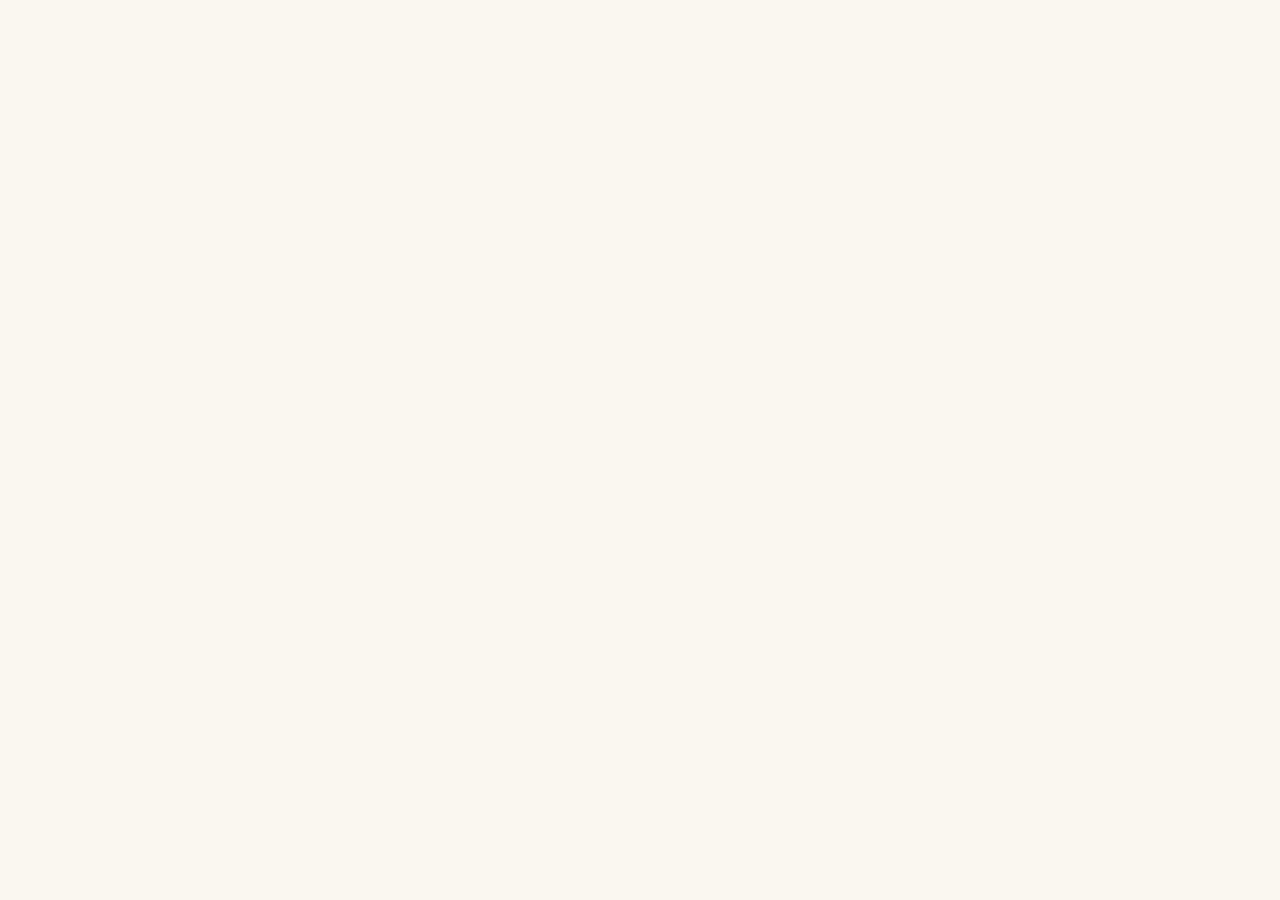
==== index.html @ d59b0d8c "Add files via upload" ====
<!doctype html>
<html lang="en">
<head>
  <meta charset="utf-8">
  <meta name="viewport" content="width=device-width, initial-scale=1, viewport-fit=cover">
  <meta name="theme-color" content="#f9f6f0">
  <meta name="description" content="RECLAIM — gentle routines, meaningful family connection, and personal growth for mothers.">
  <meta name="apple-mobile-web-app-capable" content="yes">
  <meta name="apple-mobile-web-app-status-bar-style" content="default">
  <title>RECLAIM — Motherhood, wellness & purpose</title>
  <link rel="manifest" href="./manifest.webmanifest">
  <link rel="icon" type="image/png" href="./icons/icon-192.png">
  <link rel="apple-touch-icon" href="./icons/icon-192.png">
  <link rel="stylesheet" href="./styles.css">
  <script src="./app.js" defer></script>
</head>
<body>
  <div id="app"></div>
  <div id="modal-root"></div>
  <div id="toast-root" role="status" aria-live="polite"></div>
  <input type="file" id="import-file" accept="application/json,.json" hidden>
</body>
</html>
---- styles.css ----
:root{
 --paper:#f9f6f0;--milk:#fffcf8;--ink:#273a31;--muted:#77847b;--forest:#365b49;--forest-dark:#244733;--sage:#e6ebe0;--sage-2:#f0f2e9;--stroke:#e8e6dc;--clay:#bd8068;--clay-soft:#f4e6dc;--cream:#f9eeda;--lav:#efebf4;--shadow:0 13px 36px rgba(36,60,44,.065);--radius:22px;
}
*{box-sizing:border-box}html{background:var(--paper);scroll-behavior:smooth}body{margin:0;color:var(--ink);font-family:Inter,-apple-system,BlinkMacSystemFont,"Segoe UI",Arial,sans-serif;font-size:15px;line-height:1.48;-webkit-font-smoothing:antialiased}button,input,textarea,select{font:inherit}button{cursor:pointer}button:disabled{opacity:.45;cursor:default}button:focus-visible,input:focus-visible,textarea:focus-visible{outline:3px solid #83aa8b;outline-offset:3px}svg{display:block;flex-shrink:0}a{color:var(--forest);text-decoration:underline;text-underline-offset:3px}button{touch-action:manipulation}
.shell{max-width:480px;min-height:100dvh;margin:0 auto;background:var(--paper);position:relative;box-shadow:0 2px 60px rgba(0,0,0,.035)}.screen{padding:22px 22px 132px;animation:in .24s ease}.screen.onboarding{min-height:100dvh;padding:27px 25px 42px;display:flex;flex-direction:column}.top-row{display:flex;align-items:center;justify-content:space-between;gap:12px;margin-bottom:23px}.brand-mini{display:flex;align-items:center;gap:9px;font-size:11px;font-weight:800;letter-spacing:3px;color:var(--forest)}.brand-sign{width:34px;height:34px;background:#e2e9de;border-radius:13px;display:grid;place-items:center;color:var(--forest)}.date-pill{color:var(--muted);border:1px solid var(--stroke);background:var(--milk);padding:7px 12px;border-radius:50px;font-size:11px;font-weight:700;white-space:nowrap}.eyebrow{font-size:10px;letter-spacing:2.3px;font-weight:800;color:#859387;text-transform:uppercase}.h1,.h2,.h3{font-family:Georgia,'Times New Roman',serif;font-weight:500;letter-spacing:-.8px;line-height:1.12}.h1{font-size:39px;margin:10px 0 10px}.h2{font-size:31px;margin:9px 0 10px}.h3{font-size:24px;margin:0 0 7px}.lede{color:#6d7970;font-size:14px;line-height:1.66}.section-head{display:flex;justify-content:space-between;align-items:baseline;gap:10px;margin:24px 0 13px}.section-head h2{font-family:Georgia,serif;font-weight:500;font-size:24px;letter-spacing:-.5px;margin:0}.subtle{color:var(--muted)}.tiny{font-size:11px}.small{font-size:13px}.strong{font-weight:700}.mb0{margin-bottom:0}.muted-link{border:0;background:none;color:var(--forest);text-decoration:underline;font-weight:700;font-size:12px;padding:6px 2px}.hr{height:1px;background:var(--stroke);margin:19px 0}.row{display:flex;align-items:center;gap:11px}.between{justify-content:space-between}.wrap{flex-wrap:wrap}.stack{display:flex;flex-direction:column;gap:12px}.card{background:var(--milk);border:1px solid #eae8de;border-radius:var(--radius);padding:18px;box-shadow:var(--shadow)}.soft-card{background:var(--sage-2);border:1px solid #e4e9dd;border-radius:var(--radius);padding:18px}.pill{display:inline-flex;align-items:center;gap:6px;padding:6px 10px;font-size:10px;font-weight:800;letter-spacing:.3px;border-radius:100px;color:var(--forest-dark);background:var(--sage)}.pill.clay{color:#915c45;background:var(--clay-soft)}.pill.lav{background:var(--lav);color:#756684}.icon-circle{border-radius:13px;display:grid;place-items:center;flex-shrink:0;width:43px;height:43px;background:var(--sage);color:var(--forest)}.icon-circle.clay{background:var(--clay-soft);color:#a86c52}.icon-circle.lav{background:var(--lav);color:#7b6c8b}.icon-circle.cream{background:var(--cream);color:#988052}
.btn{border:0;border-radius:16px;min-height:49px;display:inline-flex;align-items:center;justify-content:center;gap:9px;padding:12px 17px;font-weight:750;font-size:13px;transition:transform .15s,background .15s}.btn:active{transform:scale(.985)}.btn.primary{background:var(--forest);color:white}.btn.primary:hover{background:var(--forest-dark)}.btn.secondary{background:var(--sage);color:var(--forest)}.btn.ghost{background:transparent;color:var(--forest);border:1px solid #d8e0d5}.btn.light{background:white;color:var(--forest)}.btn.full{width:100%}.btn.small-btn{min-height:36px;border-radius:12px;padding:8px 12px;font-size:12px}.icon-btn{border:1px solid var(--stroke);background:var(--milk);border-radius:13px;min-width:38px;min-height:38px;display:grid;place-items:center;color:var(--forest)}.link-btn{border:0;padding:7px 0;background:none;color:var(--forest);font-weight:750;font-size:12px;display:inline-flex;align-items:center;gap:5px}.option-buttons{display:grid;grid-template-columns:repeat(3,minmax(0,1fr));gap:8px}.option{background:var(--milk);border:1.5px solid var(--stroke);border-radius:15px;padding:12px 5px;display:flex;flex-direction:column;align-items:center;justify-content:center;gap:6px;min-height:90px;color:#68796b;text-align:center;line-height:1.25;font-size:11px;font-weight:750}.option svg{width:21px;height:21px}.option.active{border-color:var(--forest);background:#eaf0e8;color:var(--forest-dark);box-shadow:inset 0 0 0 .5px var(--forest)}.strip{background:var(--cream);border:1px solid #ecdfc2;padding:13px 15px;border-radius:15px;color:#766448;font-size:12px;line-height:1.5}
.hero{position:relative;overflow:hidden;background:#e9eee5;border-radius:25px;padding:22px 20px 105px;margin:22px 0 20px;min-height:210px}.hero:before{content:"";position:absolute;inset:auto -36px -55px 35%;height:155px;border-radius:60% 40% 0 0;background:#cbd9c6;transform:rotate(-12deg)}.hero:after{content:"";position:absolute;inset:auto -32px -90px -12%;height:160px;border-radius:55% 45% 0 0;background:#dbe5d5;transform:rotate(5deg)}.hero .h3{max-width:250px;position:relative;z-index:2}.hero p{max-width:240px;color:#607568;font-size:12px;position:relative;z-index:2}.hero-ill{position:absolute;right:15px;bottom:18px;z-index:3;opacity:.9}.hero-chip{position:relative;z-index:3;font-size:10px;font-weight:800;text-transform:uppercase;letter-spacing:1.7px;color:#708c78;margin-bottom:10px}
.daily-progress{display:flex;align-items:center;justify-content:space-between}.progress-track{height:7px;background:#ebede7;border-radius:99px;overflow:hidden}.progress-fill{height:100%;background:#7d9c85;border-radius:99px;transition:width .2s}.task{display:flex;align-items:flex-start;gap:12px;padding:16px 15px;background:var(--milk);border:1px solid var(--stroke);border-radius:18px;transition:border-color .2s}.task.done{background:#f0f4ed;border-color:#cddccb}.task-check{border:1.5px solid #bdcbbd;color:transparent;background:white;width:25px;height:25px;border-radius:9px;display:grid;place-items:center;flex-shrink:0;margin-top:2px;padding:0}.task.done .task-check{background:var(--forest);border-color:var(--forest);color:white}.task-content{flex:1;min-width:0}.task-title{font-size:14px;font-weight:750;line-height:1.37;margin:3px 0 5px}.task.done .task-title{text-decoration:line-through;text-decoration-color:#9daf9f;color:#6d8977}.task-desc{font-size:12px;color:#7d887d;line-height:1.48}.task-top{display:flex;align-items:center;justify-content:space-between;gap:10px;font-size:9px;font-weight:800;letter-spacing:1px;text-transform:uppercase;color:#ac836f}.task-footer{display:flex;justify-content:space-between;align-items:center;gap:10px;margin-top:9px}.task-mini{font-size:10px;color:#90a093}.task-swap{background:none;border:0;color:var(--forest);font-size:11px;font-weight:750;padding:3px 0;display:flex;align-items:center;gap:4px}
.bottomnav{position:fixed;bottom:0;left:50%;transform:translateX(-50%);width:min(100%,480px);height:calc(72px + env(safe-area-inset-bottom,0px));padding:9px 10px calc(9px + env(safe-area-inset-bottom,0px));display:grid;grid-template-columns:repeat(5,1fr);background:rgba(255,252,248,.97);border-top:1px solid #e9e6df;backdrop-filter:blur(15px);z-index:20;box-shadow:0 -5px 26px rgba(46,65,47,.035)}.navbutton{background:none;border:0;border-radius:12px;color:#9aa49a;display:flex;flex-direction:column;align-items:center;gap:4px;justify-content:center;font-weight:700;font-size:10px;padding:4px 0}.navbutton.active{color:var(--forest);background:#edf2e9}.navbutton svg{width:22px;height:22px}
.phase-card{border:1.5px solid var(--stroke);border-radius:18px;padding:17px;background:var(--milk);text-align:left;width:100%;display:flex;gap:13px;color:var(--ink);align-items:flex-start}.phase-card.selected{border-color:#8fae94;background:#eef3eb}.phase-card .phase-number{font-size:10px;letter-spacing:2px;color:#a4aca2;font-weight:800}.phase-card h3{font-family:Georgia,serif;font-size:21px;font-weight:500;margin:4px 0}.phase-card p{font-size:12px;color:#708076;margin:0;line-height:1.55}.tags{display:flex;flex-wrap:wrap;gap:7px;margin-top:12px}.tag{border:1px solid var(--stroke);border-radius:99px;padding:6px 10px;background:white;color:#6d786f;font-size:10px;font-weight:700}.tag.selected{background:var(--forest);color:white;border-color:var(--forest)}
.family-card{border:1px solid var(--stroke);background:var(--milk);border-radius:19px;padding:16px;display:flex;gap:13px;align-items:flex-start}.family-emoji{width:46px;height:46px;border-radius:15px;background:var(--cream);display:grid;place-items:center;font-size:22px;flex-shrink:0}.family-emoji.alt{background:var(--sage)}.family-info{flex:1;min-width:0}.family-title{font-size:14px;font-weight:750;margin:4px 0}.family-desc{font-size:12px;color:var(--muted);margin:0 0 10px;line-height:1.5}.family-actions{display:flex;gap:12px;align-items:center;flex-wrap:wrap}.family-card .link-btn{font-size:11px}
.week-bars{height:120px;display:flex;align-items:end;justify-content:space-between;gap:12px;padding:6px 3px 0}.bar-col{display:flex;flex-direction:column;align-items:center;flex:1;gap:6px;color:var(--muted);font-size:10px;font-weight:700}.bar{border-radius:9px 9px 4px 4px;background:#e2e9df;width:100%;max-width:32px;min-height:7px}.bar.filled{background:#85a58c}.metricrow{display:grid;grid-template-columns:repeat(2,1fr);gap:10px}.metric{border-radius:17px;padding:17px;background:var(--sage-2)}.metric:nth-child(2){background:var(--clay-soft)}.metric strong{display:block;font-family:Georgia,serif;font-size:32px;font-weight:500;line-height:1;margin-bottom:8px}.metric span{color:#687b6d;font-size:11px}
.setting{padding:16px 0;border-bottom:1px solid var(--stroke)}.setting:last-child{border:0}.setting label{display:block;font-weight:750;font-size:12px;margin-bottom:8px}.select,.text-input,.textarea{width:100%;border-radius:13px;border:1px solid #dedfd5;background:var(--milk);color:var(--ink);padding:11px 12px;min-height:44px;outline:none}.textarea{min-height:100px;resize:vertical;line-height:1.5}.select{appearance:auto}.text-input::placeholder,.textarea::placeholder{color:#a0aca1}.hint{color:#829188;font-size:11px;line-height:1.55;margin-top:6px}.notice{background:var(--sage-2);border-radius:17px;padding:14px 15px;color:#516a58;font-size:12px;line-height:1.62}.warning{background:#fcf1eb;color:#8b5f4b}
.modal-backdrop{position:fixed;inset:0;z-index:40;background:rgba(28,42,33,.48);display:flex;align-items:flex-end;justify-content:center;padding:12px}.modal{width:min(100%,455px);background:var(--milk);border-radius:26px;padding:20px 21px calc(22px + env(safe-area-inset-bottom,0px));box-shadow:0 25px 70px rgba(27,42,32,.28);max-height:90dvh;overflow:auto;animation:rise .22s ease}.modal-head{display:flex;justify-content:space-between;align-items:flex-start;gap:12px;margin-bottom:16px}.modal .h3{font-size:26px}.toast{position:fixed;left:50%;bottom:calc(88px + env(safe-area-inset-bottom,0px));transform:translateX(-50%);z-index:55;width:max-content;max-width:min(91vw,420px);background:#2c4c39;color:white;border-radius:13px;padding:11px 17px;font-size:12px;box-shadow:0 12px 28px rgba(28,42,33,.23);text-align:center;animation:in .2s ease}
.onbrand{display:flex;align-items:center;gap:10px;font-weight:850;letter-spacing:3px;font-size:12px;color:var(--forest)}.onbrand .brand-sign{width:43px;height:43px}.onprog{display:flex;gap:5px;margin:26px 0 23px}.onprog i{display:block;height:5px;flex:1;background:#e6e7de;border-radius:99px}.onprog i.active{background:#7f9d82}.on-title{font-family:Georgia,serif;font-size:38px;font-weight:500;line-height:1.09;letter-spacing:-1px;margin:10px 0 13px}.on-sub{color:#738175;font-size:14px;line-height:1.64;margin-bottom:25px}.on-spacer{flex:1;min-height:24px}.choice-list{display:flex;flex-direction:column;gap:10px}.choice{background:var(--milk);border:1.5px solid var(--stroke);border-radius:16px;min-height:56px;padding:13px 14px;display:flex;gap:12px;align-items:center;text-align:left;color:var(--ink);font-size:13px;font-weight:700}.choice.active{background:#edf2ea;border-color:#8baa8f}.choice-indicator{margin-left:auto;color:var(--forest);flex-shrink:0}.on-visual{height:212px;background:linear-gradient(135deg,#e7eee3,#f5e7d8);border-radius:25px;position:relative;overflow:hidden;margin:28px 0}.on-visual .sun{position:absolute;right:68px;top:36px;border-radius:50%;height:110px;width:110px;background:#e6bb93;box-shadow:0 0 0 25px rgba(236,201,172,.23)}.on-visual .hill-a{position:absolute;bottom:-55px;left:-30px;right:-60px;height:132px;background:#a4bca3;border-radius:55% 40% 0 0;transform:rotate(6deg)}.on-visual .hill-b{position:absolute;bottom:-90px;left:-90px;right:30px;height:146px;background:#cedbc7;border-radius:60% 60% 0 0;transform:rotate(-8deg)}.on-visual .flower{position:absolute;bottom:34px;left:40px;color:#fffdf5;z-index:2}.on-features{display:grid;gap:11px;margin:10px 0 18px}.on-feature{display:flex;align-items:center;gap:10px;color:#526b59;font-size:12px;font-weight:650}.footer-meta{text-align:center;font-size:10px;color:#9eaaa0;margin:20px auto}.button-row{display:flex;gap:10px}.button-row>*{flex:1}.two-col{display:grid;grid-template-columns:repeat(2,1fr);gap:9px}.empty{background:var(--milk);border:1px dashed #d4ddd2;border-radius:18px;padding:22px;text-align:center;color:var(--muted);font-size:13px}.reflection-quote{font-family:Georgia,serif;font-size:21px;color:#607865;line-height:1.3;margin:5px 0 12px}.sr-only{position:absolute;width:1px;height:1px;padding:0;margin:-1px;overflow:hidden;clip:rect(0,0,0,0);white-space:nowrap;border:0}
@keyframes in{from{opacity:0}to{opacity:1}}@keyframes rise{from{opacity:0;transform:translateY(15px)}to{opacity:1;transform:translateY(0)}}@media(min-width:800px){body{padding:24px 0}.shell{border-radius:27px;overflow:clip;min-height:calc(100dvh - 48px);border:1px solid #e9e5dc}.bottomnav{bottom:0;border-radius:0 0 25px 25px}}@media(max-width:370px){.screen{padding-left:16px;padding-right:16px}.h1{font-size:35px}.on-title{font-size:34px}.option{font-size:10px}}
@media(prefers-reduced-motion:reduce){*,*::before,*::after{animation-duration:.01ms!important;transition-duration:.01ms!important;scroll-behavior:auto!important}}
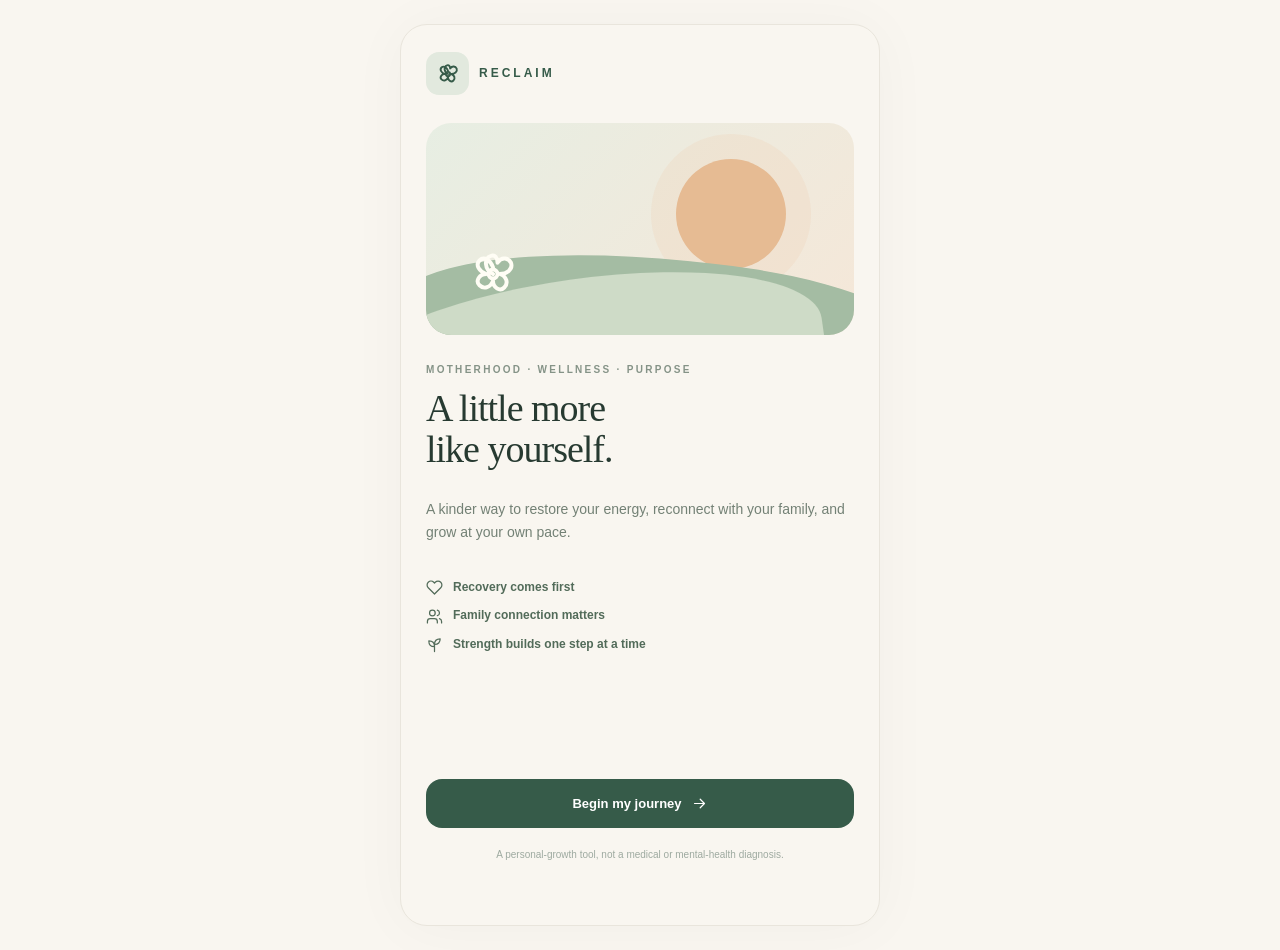
==== commit 92cb3bc7: "Update index.html" ====
--- a/index.html
+++ b/index.html
@@ -9,8 +9,8 @@
   <meta name="apple-mobile-web-app-status-bar-style" content="default">
   <title>RECLAIM — Motherhood, wellness & purpose</title>
   <link rel="manifest" href="./manifest.webmanifest">
-  <link rel="icon" type="image/png" href="./icons/icon-192.png">
-  <link rel="apple-touch-icon" href="./icons/icon-192.png">
+  <link rel="icon" type="image/png" href="./icon-192.png">
+  <link rel="apple-touch-icon" href="./icon-192.png">
   <link rel="stylesheet" href="./styles.css">
   <script src="./app.js" defer></script>
 </head>
